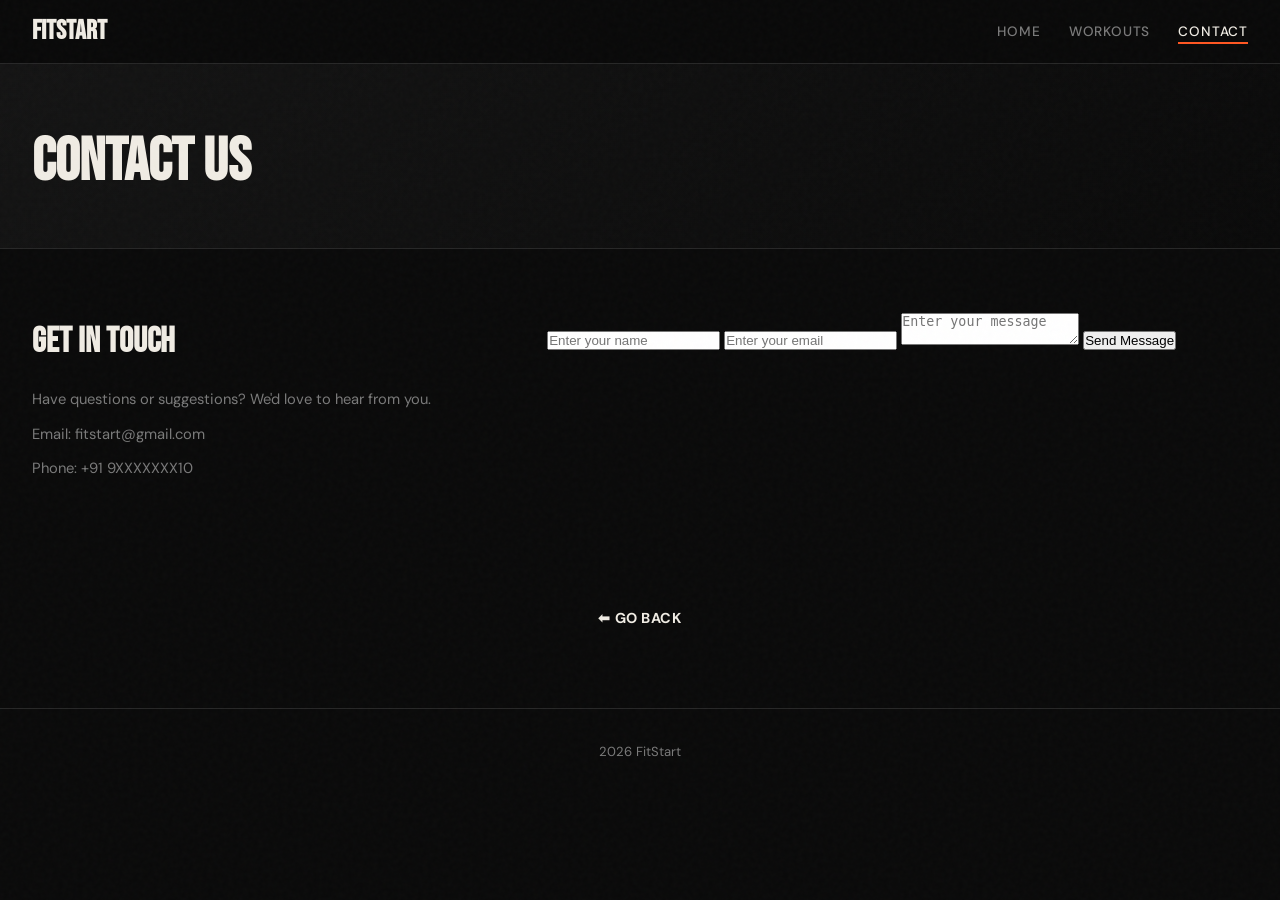
==== contact.html @ 1e058f72 "Add files via upload" ====
<!DOCTYPE html>
<html lang="en">
<head>
    <meta charset="UTF-8">
    <meta name="viewport" content="width=device-width, initial-scale=1.0">
    <title>Contact Us</title>
    <link rel="stylesheet" href="style.css">
</head>
<body>

<header>
    <nav class="navbar">
        <h1 class="logo">FitStart</h1>

        <ul class="nav-links">
            <li><a href="index.html">Home</a></li>
            <li><a href="workouts.html">Workouts</a></li>
            <li><a href="contact.html">Contact</a></li>
        </ul>
    </nav>
</header>

<section class="page-banner">
    <h1>Contact Us</h1>
</section>

<section class="section">

    <div class="contact-container">

        <div class="contact-info">
            <h2>Get In Touch</h2>

            <p>
                Have questions or suggestions? We'd love to hear from you.
            </p>

            <p>Email: fitstart@gmail.com</p>
            <p>Phone: +91 9XXXXXXX10</p>
        </div>

        <form id="contactForm">

            <input type="text" id="name" placeholder="Enter your name">

            <input type="email" id="email" placeholder="Enter your email">

            <textarea id="message" placeholder="Enter your message"></textarea>

            <button type="submit">Send Message</button>

            <p id="formMessage"></p>

        </form>

    </div>

</section>

<div style="text-align:center; margin-top:40px;">
    <a href="javascript:history.back()" class="btn">⬅ Go Back</a>
</div>

<footer>
    <p>2026 FitStart</p>
</footer>

<script src="script.js"></script>
</body>
</html>
---- style.css ----
@import url('https://fonts.googleapis.com/css2?family=Bebas+Neue&family=DM+Sans:ital,wght@0,300;0,400;0,500;0,700;1,400&display=swap');

:root {
  --bg:         #0a0a0a;
  --surface:    #141414;
  --surface2:   #1c1c1c;
  --surface3:   #242424;
  --border:     #272727;
  --accent:     #ff5722;
  --accent-dim: rgba(255,87,34,0.12);
  --accent2:    #ffb300;
  --text:       #f0ece4;
  --muted:      #7a7a7a;
  --green:      #4caf50;
  --blue:       #29b6f6;
  --radius:     12px;
  --radius-lg:  20px;
  --transition: 0.25s cubic-bezier(.4,0,.2,1);
  --font-display: 'Bebas Neue', sans-serif;
  --font-body:    'DM Sans', sans-serif;
  --max-w:      1200px;
}

*, *::before, *::after { box-sizing: border-box; margin: 0; padding: 0; }
html { scroll-behavior: smooth; }
body {
  background: var(--bg);
  color: var(--text);
  font-family: var(--font-body);
  font-size: 16px;
  line-height: 1.65;
  min-height: 100vh;
  overflow-x: hidden;
}
a { color: inherit; text-decoration: none; }
img { max-width: 100%; display: block; border-radius: var(--radius); }
ul { list-style: none; }

body::before {
  content: '';
  position: fixed;
  inset: 0;
  background-image: url("data:image/svg+xml,%3Csvg viewBox='0 0 200 200' xmlns='http://www.w3.org/2000/svg'%3E%3Cfilter id='n'%3E%3CfeTurbulence type='fractalNoise' baseFrequency='0.9' numOctaves='4' stitchTiles='stitch'/%3E%3C/filter%3E%3Crect width='100%25' height='100%25' filter='url(%23n)' opacity='1'/%3E%3C/svg%3E");
  opacity: 0.025;
  pointer-events: none;
  z-index: 9999;
}
.container { max-width: var(--max-w); margin: 0 auto; padding: 0 24px; }

.tag {
  display: inline-block;
  background: var(--accent);
  color: #fff;
  font-size: 0.7rem;
  font-weight: 700;
  letter-spacing: 0.12em;
  text-transform: uppercase;
  padding: 3px 10px;
  border-radius: 4px;
}
.tag.green  { background: var(--green); }
.tag.blue   { background: var(--blue); color: #0a0a0a; }
.tag.yellow { background: var(--accent2); color: #0a0a0a; }

.section-label {
  font-family: var(--font-display);
  font-size: 0.85rem;
  letter-spacing: 0.2em;
  color: var(--accent);
  text-transform: uppercase;
  margin-bottom: 8px;
  display: block;
}
.mt-32 { margin-top: 32px; }
.nav {
  position: sticky; top: 0; z-index: 100;
  background: rgba(10,10,10,0.93);
  backdrop-filter: blur(14px);
  border-bottom: 1px solid var(--border);
}
.nav__inner { display: flex; align-items: center; justify-content: space-between; height: 64px; }
.nav__logo { font-family: var(--font-display); font-size: 1.8rem; letter-spacing: 0.04em; color: var(--text); }
.nav__logo span { color: var(--accent); }
.nav__links { display: flex; gap: 32px; align-items: center; }
.nav__links a {
  font-size: 0.88rem; font-weight: 500; color: var(--muted);
  letter-spacing: 0.06em; text-transform: uppercase;
  transition: color var(--transition); position: relative;
}
.nav__links a::after {
  content: ''; position: absolute; left: 0; bottom: -4px;
  width: 0; height: 2px; background: var(--accent);
  transition: width var(--transition);
}
.nav__links a:hover, .nav__links a.active { color: var(--text); }
.nav__links a:hover::after, .nav__links a.active::after { width: 100%; }
.nav__burger {
  display: none; flex-direction: column; gap: 5px;
  cursor: pointer; background: none; border: none; padding: 4px;
}
.nav__burger span { width: 24px; height: 2px; background: var(--text); border-radius: 2px; transition: var(--transition); display: block; }
.nav__mobile {
  display: none; flex-direction: column; gap: 0;
  background: var(--surface); border-top: 1px solid var(--border); padding: 12px 0;
}
.nav__mobile a {
  padding: 12px 24px; font-size: 0.9rem; font-weight: 500; color: var(--muted);
  text-transform: uppercase; letter-spacing: 0.06em;
  transition: color var(--transition), background var(--transition);
}
.nav__mobile a:hover { color: var(--text); background: var(--surface2); }
.nav__mobile.open { display: flex; }
nav:not(.nav) {
  position: sticky; top: 0; z-index: 100;
  display: flex; align-items: center; justify-content: space-between;
  height: 64px; padding: 0 32px;
  background: rgba(10,10,10,0.93);
  backdrop-filter: blur(14px);
  border-bottom: 1px solid var(--border);
}
.nav-logo { font-family: var(--font-display); font-size: 1.7rem; letter-spacing: 0.04em; color: var(--text); }
.nav-logo span { color: var(--accent); }
.nav-links { display: flex; gap: 28px; align-items: center; }
.nav-links a {
  font-size: 0.85rem; font-weight: 500; color: var(--muted);
  letter-spacing: 0.06em; text-transform: uppercase;
  transition: color var(--transition); position: relative;
}
.nav-links a::after {
  content: ''; position: absolute; left: 0; bottom: -4px;
  width: 0; height: 2px; background: var(--accent);
  transition: width var(--transition);
}
.nav-links a:hover, .nav-links a.active { color: var(--text); }
.nav-links a:hover::after, .nav-links a.active::after { width: 100%; }
.nav-toggle { display: none; flex-direction: column; gap: 5px; cursor: pointer; background: none; border: none; padding: 4px; }
.bar { width: 22px; height: 2px; background: var(--text); border-radius: 2px; display: block; }

.back-btn {
  display: inline-flex; align-items: center; gap: 8px;
  margin: 20px 32px;
  padding: 9px 18px;
  background: var(--surface); border: 1px solid var(--border);
  border-radius: 8px; font-size: 0.85rem; font-weight: 500; color: var(--muted);
  transition: all var(--transition);
}
.back-btn svg { width: 16px; height: 16px; }
.back-btn:hover { background: var(--surface2); color: var(--text); border-color: var(--accent); }

.go-back {
  display: inline-flex; align-items: center; gap: 8px;
  margin: 28px 0 0; padding: 9px 18px;
  background: var(--surface2); border: 1px solid var(--border);
  border-radius: 8px; font-size: 0.85rem; font-weight: 500; color: var(--muted);
  cursor: pointer; transition: all var(--transition);
}
.go-back:hover { background: var(--surface); color: var(--text); border-color: var(--accent); }

.hero { min-height: 92vh; display: flex; align-items: center; position: relative; overflow: hidden; }
.hero::before {
  content: ''; position: absolute; inset: 0;
  background: radial-gradient(ellipse 60% 70% at 70% 50%, rgba(255,87,34,0.13) 0%, transparent 70%);
  pointer-events: none;
}
.hero__grid {
  display: grid; grid-template-columns: 1fr 1fr;
  align-items: center; gap: 60px; width: 100%; padding: 80px 0;
}
.hero__eyebrow {
  display: inline-flex; align-items: center; gap: 8px;
  background: rgba(255,87,34,0.1); border: 1px solid rgba(255,87,34,0.25);
  border-radius: 99px; padding: 5px 14px;
  font-size: 0.8rem; font-weight: 600; color: var(--accent);
  text-transform: uppercase; letter-spacing: 0.08em; margin-bottom: 24px;
}
.hero__eyebrow span { width: 6px; height: 6px; border-radius: 50%; background: var(--accent); animation: pulse 1.5s infinite; }
@keyframes pulse { 0%,100% { opacity:1; transform:scale(1); } 50% { opacity:0.4; transform:scale(1.5); } }
.hero h1 { font-family: var(--font-display); font-size: clamp(3.5rem,7vw,6.5rem); line-height: 0.95; letter-spacing: 0.01em; margin-bottom: 24px; }
.hero h1 .accent { color: var(--accent); display: block; }
.hero p { font-size: 1.1rem; color: var(--muted); max-width: 440px; margin-bottom: 36px; }
.hero__ctas { display: flex; gap: 14px; flex-wrap: wrap; }
.hero__visual { display: flex; flex-direction: column; gap: 14px; }
.hero__stat-card {
  background: var(--surface); border: 1px solid var(--border);
  border-radius: var(--radius-lg); padding: 20px 24px;
  animation: floatUp 3s ease-in-out infinite;
}
.hero__stat-card:nth-child(2) { animation-delay: 1s; margin-left: 32px; }
.hero__stat-card:nth-child(3) { animation-delay: 2s; }
@keyframes floatUp { 0%,100% { transform:translateY(0); } 50% { transform:translateY(-8px); } }
.hero__stat-card .label { font-size: 0.78rem; color: var(--muted); text-transform: uppercase; letter-spacing: 0.1em; margin-bottom: 4px; }
.hero__stat-card .value { font-family: var(--font-display); font-size: 2.2rem; color: var(--accent); line-height: 1; }
.hero__stat-card .sub { font-size: 0.82rem; color: var(--muted); margin-top: 2px; }

.page-hero {
  padding: 56px 32px 40px;
  border-bottom: 1px solid var(--border);
  margin-bottom: 0;
  background: linear-gradient(135deg, var(--surface) 0%, var(--bg) 100%);
}
.page-hero h1 {
  font-family: var(--font-display);
  font-size: clamp(2.6rem,6vw,4.5rem);
  letter-spacing: 0.02em; line-height: 1;
  margin-bottom: 14px;
}
.page-hero p { font-size: 1rem; color: var(--muted); max-width: 580px; }

.features-strip { border-top: 1px solid var(--border); border-bottom: 1px solid var(--border); padding: 18px 0; }
.features-strip__inner { display: flex; gap: 40px; align-items: center; flex-wrap: wrap; }
.feature-item { display: flex; align-items: center; gap: 10px; font-size: 0.87rem; font-weight: 500; color: var(--muted); }

.section { padding: 64px 32px; }
.section-alt { background: var(--surface); border-top: 1px solid var(--border); border-bottom: 1px solid var(--border); }

.section-heading { text-align: center; margin-bottom: 48px; }
.section-heading h2 { font-family: var(--font-display); font-size: clamp(2rem,4vw,3rem); line-height: 1.05; margin-top: 8px; }
.section-heading h2 span { color: var(--accent); }
.section-heading p { color: var(--muted); font-size: 0.97rem; max-width: 520px; margin: 12px auto 0; }

.section-title { font-family: var(--font-display); font-size: clamp(1.8rem,3vw,2.6rem); margin-bottom: 10px; }
.section-sub { color: var(--muted); font-size: 0.95rem; margin-bottom: 32px; max-width: 640px; }

.grid-2 { display: grid; grid-template-columns: 1fr 1fr; gap: 20px; }
.grid-3 { display: grid; grid-template-columns: repeat(3,1fr); gap: 20px; }
.grid-4 { display: grid; grid-template-columns: repeat(4,1fr); gap: 18px; }

.btn {
  display: inline-flex; align-items: center; gap: 8px;
  padding: 13px 28px; border-radius: var(--radius);
  font-family: var(--font-body); font-size: 0.9rem; font-weight: 700;
  letter-spacing: 0.04em; text-transform: uppercase;
  cursor: pointer; border: none; transition: all var(--transition);
}
.btn-primary { background: var(--accent); color: #fff; }
.btn-primary:hover { background: #e64a19; transform: translateY(-2px); box-shadow: 0 8px 24px rgba(255,87,34,0.4); }
.btn-outline { background: transparent; color: var(--text); border: 1.5px solid var(--border); }
.btn-outline:hover { border-color: var(--accent); color: var(--accent); }
.btn-ghost { background: transparent; color: var(--muted); border: 1px solid var(--border); }
.btn-ghost:hover { color: var(--text); border-color: var(--border); }
.btn-primary-sm {
  display: inline-block; padding: 10px 22px;
  background: var(--accent); color: #fff;
  border-radius: 8px; font-size: 0.85rem; font-weight: 700;
  letter-spacing: 0.04em; text-transform: uppercase;
  transition: all var(--transition);
}
.btn-primary-sm:hover { background: #e64a19; transform: translateY(-2px); }

.card {
  background: var(--surface); border: 1px solid var(--border);
  border-radius: var(--radius-lg); padding: 24px;
  transition: all var(--transition);
}
.card:hover { border-color: var(--accent); transform: translateY(-4px); box-shadow: 0 12px 32px rgba(0,0,0,0.5); }
.card__icon { font-size: 2rem; margin-bottom: 12px; display: block; }
.card h3 { font-family: var(--font-display); font-size: 1.3rem; margin-bottom: 8px; }
.card p { color: var(--muted); font-size: 0.88rem; line-height: 1.6; }

.card-grid { display: grid; grid-template-columns: repeat(3,1fr); gap: 18px; }
.card-icon { font-size: 2rem; margin-bottom: 12px; }
.card-title { font-family: var(--font-display); font-size: 1.25rem; margin-bottom: 8px; }
.card-body { color: var(--muted); font-size: 0.88rem; line-height: 1.6; }

.plan-card {
  background: var(--surface); border: 1px solid var(--border);
  border-radius: var(--radius-lg); overflow: hidden;
  transition: all var(--transition); display: block;
}
.plan-card:hover { border-color: var(--accent); transform: translateY(-4px); }
.plan-card__header { padding: 20px 24px 16px; border-bottom: 1px solid var(--border); display: flex; align-items: center; gap: 14px; }
.plan-card__icon { width: 44px; height: 44px; border-radius: 10px; background: var(--accent-dim); display: flex; align-items: center; justify-content: center; font-size: 1.3rem; flex-shrink: 0; }
.plan-card__title { font-family: var(--font-display); font-size: 1.3rem; letter-spacing: 0.03em; }
.plan-card__sub { font-size: 0.8rem; color: var(--muted); }
.plan-card__body { padding: 20px 24px; }
.plan-card__body li { display: flex; align-items: flex-start; gap: 10px; padding: 8px 0; border-bottom: 1px solid var(--border); font-size: 0.9rem; }
.plan-card__body li:last-child { border-bottom: none; }
.plan-card__body li::before { content: '▸'; color: var(--accent); flex-shrink: 0; margin-top: 1px; }

.week-grid { display: grid; grid-template-columns: repeat(7,1fr); gap: 10px; }
.day-card {
  background: var(--surface); border: 1px solid var(--border);
  border-radius: var(--radius); padding: 16px 10px; text-align: center;
  transition: all var(--transition);
}
.day-card:hover { border-color: var(--accent); transform: translateY(-3px); }
.day-card.rest { opacity: 0.55; }
.day-card__day { font-family: var(--font-display); font-size: 0.95rem; letter-spacing: 0.1em; color: var(--accent); margin-bottom: 8px; }
.day-card__emoji { font-size: 1.6rem; margin-bottom: 6px; }
.day-card__label { font-size: 0.76rem; color: var(--muted); font-weight: 500; line-height: 1.3; }

.exercise-list { display: flex; flex-direction: column; gap: 12px; }
.exercise-item {
  display: flex; align-items: flex-start; gap: 18px;
  background: var(--surface); border: 1px solid var(--border);
  border-radius: var(--radius); padding: 18px 20px;
  transition: all var(--transition);
}
.exercise-item:hover { border-color: var(--accent); background: var(--surface2); }
.ex-num {
  font-family: var(--font-display); font-size: 1.6rem; color: var(--accent);
  min-width: 40px; line-height: 1; padding-top: 2px;
}
.ex-info { flex: 1; }
.ex-info h4 { font-size: 1rem; font-weight: 700; margin-bottom: 4px; }
.ex-info p { font-size: 0.87rem; color: var(--muted); line-height: 1.5; }
.ex-badge {
  display: inline-block; padding: 4px 12px; border-radius: 20px;
  font-size: 0.78rem; font-weight: 700; white-space: nowrap;
  flex-shrink: 0; margin-top: 2px;
}
.badge-beginner    { background: rgba(76,175,80,0.15);  color: var(--green); }
.badge-intermediate{ background: rgba(255,179,0,0.15);  color: var(--accent2); }
.badge-advanced    { background: rgba(255,87,34,0.15);  color: var(--accent); }

.week-table { width: 100%; border-collapse: collapse; }
.week-table thead tr { background: var(--surface2); }
.week-table th { padding: 14px 18px; text-align: left; font-size: 0.78rem; font-weight: 700; text-transform: uppercase; letter-spacing: 0.1em; color: var(--muted); }
.week-table td { padding: 14px 18px; font-size: 0.9rem; border-top: 1px solid var(--border); }
.week-table tbody tr { transition: background var(--transition); }
.week-table tbody tr:hover { background: var(--surface2); }
.day-col { font-family: var(--font-display); font-size: 1rem; letter-spacing: 0.05em; color: var(--accent); }
.rest-row td { color: var(--muted); }

.feature-grid { display: grid; grid-template-columns: repeat(3,1fr); gap: 20px; }
.feature-card {
  background: var(--surface); border: 1px solid var(--border);
  border-radius: var(--radius-lg); padding: 28px 24px;
  display: flex; flex-direction: column; gap: 12px;
  transition: all var(--transition);
}
.feature-card:hover { border-color: var(--accent); transform: translateY(-4px); box-shadow: 0 16px 40px rgba(0,0,0,0.5); }
.feature-card .emoji { font-size: 2.4rem; }
.feature-card h3 { font-family: var(--font-display); font-size: 1.6rem; letter-spacing: 0.03em; }
.feature-card p { color: var(--muted); font-size: 0.9rem; flex: 1; }

.tips-grid { display: grid; grid-template-columns: repeat(2,1fr); gap: 16px; }
.tip-card {
  background: var(--surface2); border: 1px solid var(--border);
  border-radius: var(--radius); padding: 20px;
  transition: border-color var(--transition);
}
.tip-card:hover { border-color: var(--accent2); }
.tip-card h4 { font-size: 0.95rem; font-weight: 700; margin-bottom: 8px; }
.tip-card p { font-size: 0.87rem; color: var(--muted); line-height: 1.55; }

.yoga-grid { display: grid; grid-template-columns: repeat(3,1fr); gap: 20px; }
.yoga-card {
  background: var(--surface); border: 1px solid var(--border);
  border-radius: var(--radius-lg); padding: 24px;
  transition: all var(--transition);
}
.yoga-card:hover { border-color: var(--blue); transform: translateY(-4px); box-shadow: 0 12px 32px rgba(0,0,0,0.4); }
.yoga-card__emoji { font-size: 2.8rem; margin-bottom: 12px; display: block; }
.yoga-card h3 { font-family: var(--font-display); font-size: 1.3rem; margin-bottom: 4px; }
.yoga-card__sanskrit { font-size: 0.78rem; color: var(--blue); text-transform: uppercase; letter-spacing: 0.1em; margin-bottom: 10px; display: block; }
.yoga-card p { color: var(--muted); font-size: 0.88rem; line-height: 1.55; margin-bottom: 12px; }
.yoga-card__meta { display: flex; gap: 8px; flex-wrap: wrap; }

.diet-card {
  background: var(--surface); border: 1px solid var(--border);
  border-radius: var(--radius-lg); padding: 22px;
  transition: all var(--transition);
}
.diet-card:hover { border-color: var(--green); transform: translateY(-3px); }
.diet-card__icon { font-size: 2rem; margin-bottom: 10px; display: block; }
.diet-card h4 { font-family: var(--font-display); font-size: 1.15rem; margin-bottom: 6px; }
.diet-card p { color: var(--muted); font-size: 0.87rem; }

.stat-bar-wrap { margin: 6px 0 14px; }
.stat-bar-label { display: flex; justify-content: space-between; font-size: 0.82rem; color: var(--muted); margin-bottom: 5px; }
.stat-bar { height: 6px; background: var(--surface2); border-radius: 99px; overflow: hidden; }
.stat-bar__fill { height: 100%; border-radius: 99px; background: var(--accent); transition: width 1s ease; }
.stat-bar__fill.green { background: var(--green); }
.stat-bar__fill.blue  { background: var(--blue); }

.bmi-section {
  background: var(--surface); border: 1px solid var(--border);
  border-radius: var(--radius-lg); padding: 36px; max-width: 540px;
}
.bmi-section h2 { font-family: var(--font-display); font-size: 2rem; letter-spacing: 0.03em; margin-bottom: 6px; }
.bmi-section p { color: var(--muted); font-size: 0.92rem; margin-bottom: 28px; }
.form-row { margin-bottom: 18px; }
.form-row label { display: block; font-size: 0.82rem; font-weight: 600; text-transform: uppercase; letter-spacing: 0.08em; color: var(--muted); margin-bottom: 7px; }
.form-row input, .form-row select, .form-row textarea {
  width: 100%; background: var(--surface2); border: 1.5px solid var(--border);
  border-radius: 8px; color: var(--text); font-family: var(--font-body);
  font-size: 1rem; padding: 12px 14px; outline: none;
  transition: border-color var(--transition);
}
.form-row input:focus, .form-row select:focus, .form-row textarea:focus { border-color: var(--accent); }
.form-row textarea { resize: vertical; min-height: 120px; }
.form-row select option { background: var(--surface2); }
.bmi-result { margin-top: 24px; padding: 20px; background: var(--surface2); border-radius: var(--radius); border-left: 4px solid var(--accent); display: none; }
.bmi-result.visible { display: block; }
.bmi-result__value { font-family: var(--font-display); font-size: 3rem; color: var(--accent); line-height: 1; }
.bmi-result__category { font-size: 0.9rem; color: var(--muted); margin-top: 4px; }
.bmi-result__tip { font-size: 0.88rem; margin-top: 12px; color: var(--text); }

.contact-container {
  display: grid; grid-template-columns: 1fr 1.5fr; gap: 48px;
  align-items: start;
}
.contact-info h2 { font-family: var(--font-display); font-size: 2.2rem; margin-bottom: 16px; }
.contact-info p { color: var(--muted); font-size: 0.92rem; margin-bottom: 10px; }
.contact-info .info-item {
  display: flex; align-items: center; gap: 12px;
  background: var(--surface); border: 1px solid var(--border);
  border-radius: var(--radius); padding: 14px 18px; margin-top: 16px;
}
.contact-info .info-item span { font-size: 1.3rem; }
.contact-info .info-item p { margin: 0; font-size: 0.9rem; color: var(--text); }
.contact-form-wrap {
  background: var(--surface); border: 1px solid var(--border);
  border-radius: var(--radius-lg); padding: 32px;
}
.form-error { color: #f44336; font-size: 0.8rem; margin-top: 4px; display: none; }
.form-success { background: rgba(76,175,80,0.12); border: 1px solid var(--green); border-radius: var(--radius); padding: 16px 20px; color: var(--green); font-size: 0.92rem; margin-top: 20px; display: none; }
.form-success.visible { display: block; }

.accordion__item { border: 1px solid var(--border); border-radius: var(--radius); margin-bottom: 8px; overflow: hidden; transition: border-color var(--transition); }
.accordion__item.open { border-color: var(--accent); }
.accordion__header { width: 100%; background: var(--surface); border: none; color: var(--text); font-family: var(--font-body); font-size: 0.95rem; font-weight: 600; padding: 16px 20px; text-align: left; cursor: pointer; display: flex; justify-content: space-between; align-items: center; transition: background var(--transition); }
.accordion__header:hover { background: var(--surface2); }
.accordion__chevron { transition: transform var(--transition); color: var(--accent); font-size: 1.1rem; }
.accordion__item.open .accordion__chevron { transform: rotate(180deg); }
.accordion__body { display: none; background: var(--surface2); }
.accordion__item.open .accordion__body { display: block; padding: 16px 20px; }
.accordion__body p, .accordion__body li { font-size: 0.9rem; color: var(--muted); line-height: 1.7; }
.accordion__body li { padding: 3px 0 3px 14px; position: relative; }
.accordion__body li::before { content:'▸'; position:absolute; left:0; color:var(--accent); }

.footer { border-top: 1px solid var(--border); padding: 36px 0; margin-top: 80px; }
.footer__inner { display: flex; justify-content: space-between; align-items: center; gap: 24px; flex-wrap: wrap; }
.footer__logo { font-family: var(--font-display); font-size: 1.4rem; }
.footer__logo span { color: var(--accent); }
.footer__links { display: flex; gap: 24px; }
.footer__links a { font-size: 0.85rem; color: var(--muted); transition: color var(--transition); }
.footer__links a:hover { color: var(--accent); }
.footer__copy { font-size: 0.8rem; color: var(--muted); }

footer:not(.footer) {
  border-top: 1px solid var(--border);
  padding: 32px;
  margin-top: 64px;
  display: flex;
  flex-direction: column;
  align-items: center;
  gap: 14px;
}
.footer-logo { font-family: var(--font-display); font-size: 1.4rem; }
.footer-logo span { color: var(--accent); }
footer:not(.footer) p { font-size: 0.82rem; color: var(--muted); }
.footer-links { display: flex; gap: 24px; }
.footer-links a { font-size: 0.85rem; color: var(--muted); transition: color var(--transition); }
.footer-links a:hover { color: var(--accent); }

header .navbar {
  display: flex; align-items: center; justify-content: space-between;
  padding: 0 32px; height: 64px;
  background: rgba(10,10,10,0.93); backdrop-filter: blur(14px);
  border-bottom: 1px solid var(--border);
  position: sticky; top: 0; z-index: 100;
}
.logo { font-family: var(--font-display); font-size: 1.7rem; color: var(--text); }
.page-banner {
  padding: 48px 32px 36px;
  background: linear-gradient(135deg, var(--surface) 0%, var(--bg) 100%);
  border-bottom: 1px solid var(--border);
}
.page-banner h1 { font-family: var(--font-display); font-size: clamp(2.2rem,5vw,3.8rem); }

.page-banner-inner {
  padding: 56px 32px 40px;
  background: linear-gradient(135deg, var(--surface) 0%, var(--bg) 100%);
  border-bottom: 1px solid var(--border);
}
.page-banner-inner h1 {
  font-family: var(--font-display);
  font-size: clamp(2.6rem,6vw,4.5rem);
  letter-spacing: 0.02em; line-height: 1; margin-bottom: 14px;
}
.page-banner-inner p { font-size: 1rem; color: var(--muted); max-width: 580px; }

.highlight-box {
  background: var(--accent-dim); border: 1px solid rgba(255,87,34,0.3);
  border-radius: var(--radius); padding: 20px 24px; margin-top: 24px;
}
.highlight-box p { color: var(--text); font-size: 0.92rem; }

@media (max-width: 1024px) {
  .grid-4 { grid-template-columns: repeat(2,1fr); }
  .week-grid { grid-template-columns: repeat(4,1fr); }
  .card-grid { grid-template-columns: repeat(2,1fr); }
  .yoga-grid { grid-template-columns: repeat(2,1fr); }
  .feature-grid { grid-template-columns: repeat(2,1fr); }
}
@media (max-width: 768px) {
  .nav__links { display: none; }
  .nav__burger { display: flex; }
  .nav-links { display: none; }
  .nav-toggle { display: flex; }
  nav:not(.nav) { padding: 0 20px; }
  .hero__grid { grid-template-columns: 1fr; gap: 40px; }
  .hero__visual { display: none; }
  .grid-3 { grid-template-columns: 1fr; }
  .grid-2 { grid-template-columns: 1fr; }
  .grid-4 { grid-template-columns: 1fr; }
  .week-grid { grid-template-columns: repeat(2,1fr); }
  .card-grid { grid-template-columns: 1fr; }
  .yoga-grid { grid-template-columns: 1fr; }
  .feature-grid { grid-template-columns: 1fr; }
  .tips-grid { grid-template-columns: 1fr; }
  .contact-container { grid-template-columns: 1fr; }
  .bmi-section { padding: 24px; }
  .footer__inner { flex-direction: column; text-align: center; }
  .footer__links { flex-wrap: wrap; justify-content: center; }
  .section { padding: 48px 20px; }
  .page-hero { padding: 40px 20px 28px; }
  .back-btn { margin: 16px 20px; }
}
@media (max-width: 480px) {
  .hero h1 { font-size: 3rem; }
  .week-grid { grid-template-columns: 1fr 1fr; }
  .week-table { font-size: 0.82rem; }
  .week-table th, .week-table td { padding: 10px 10px; }
}
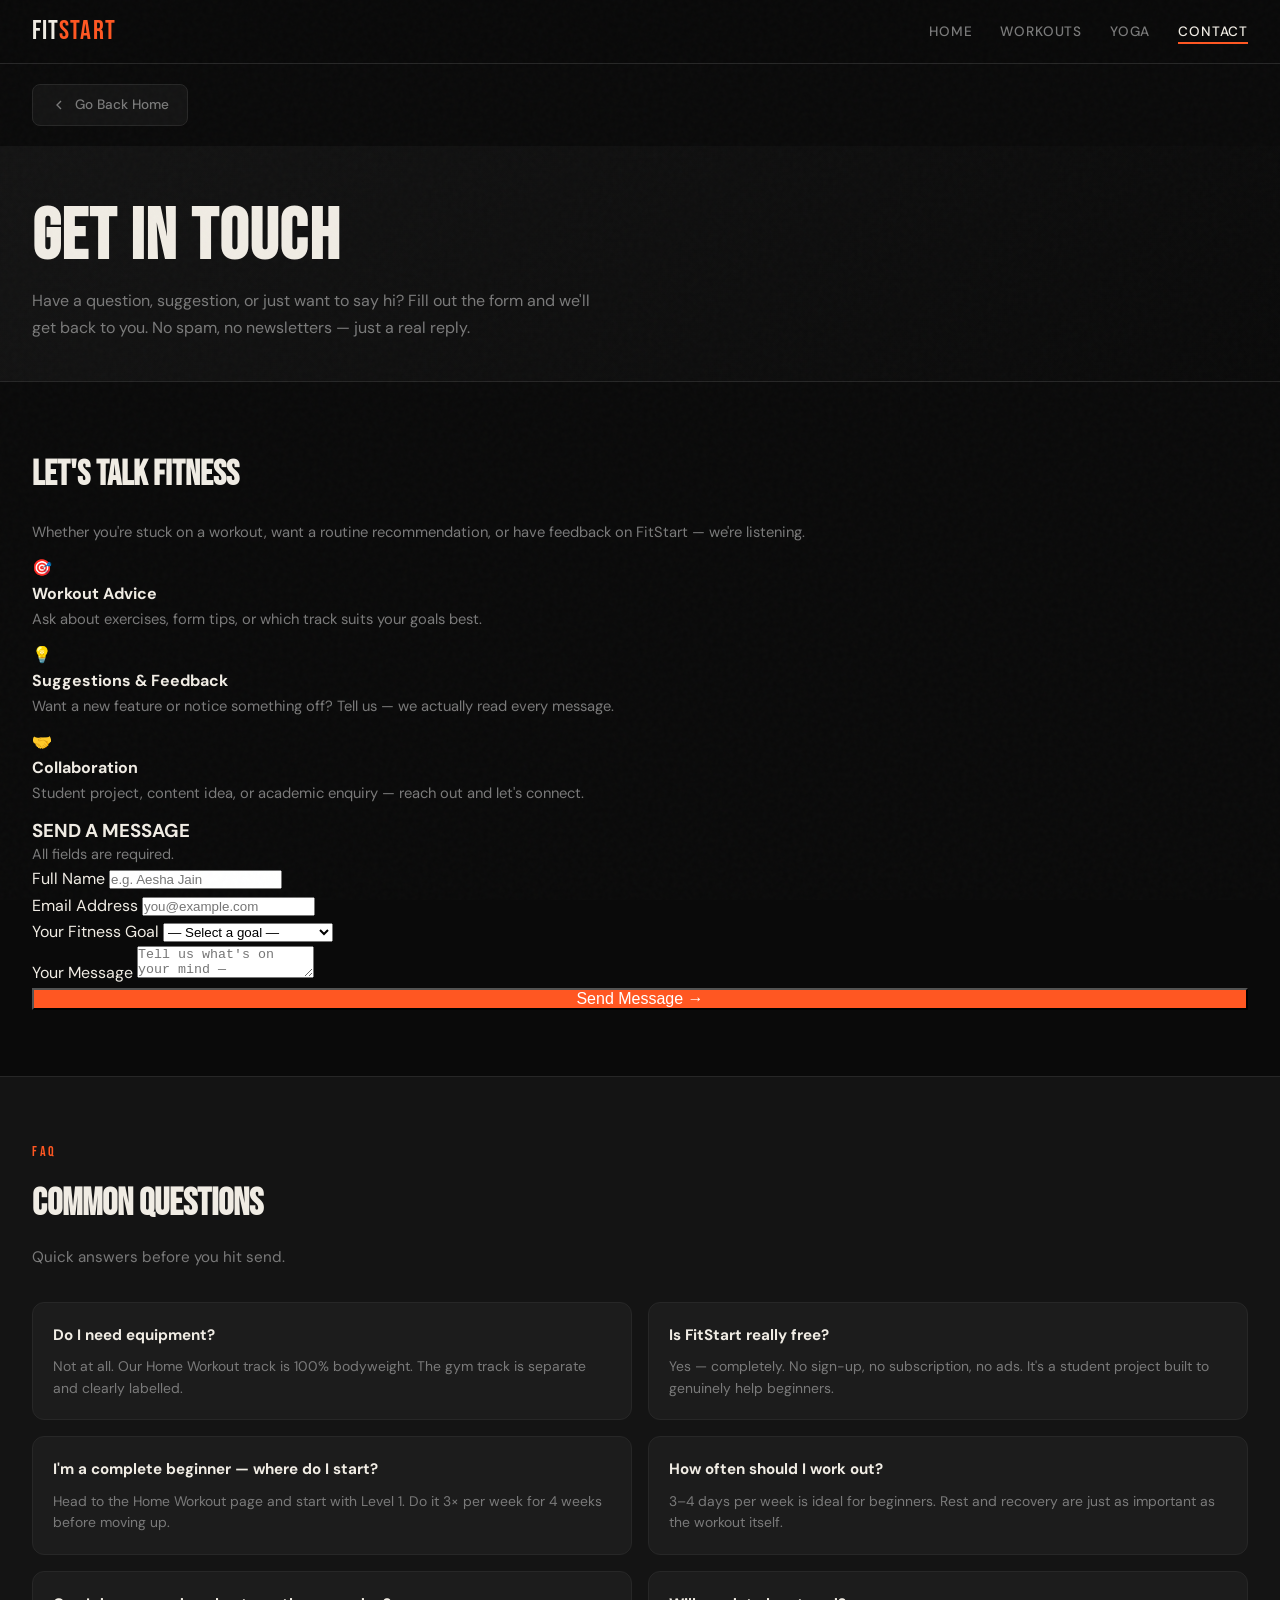
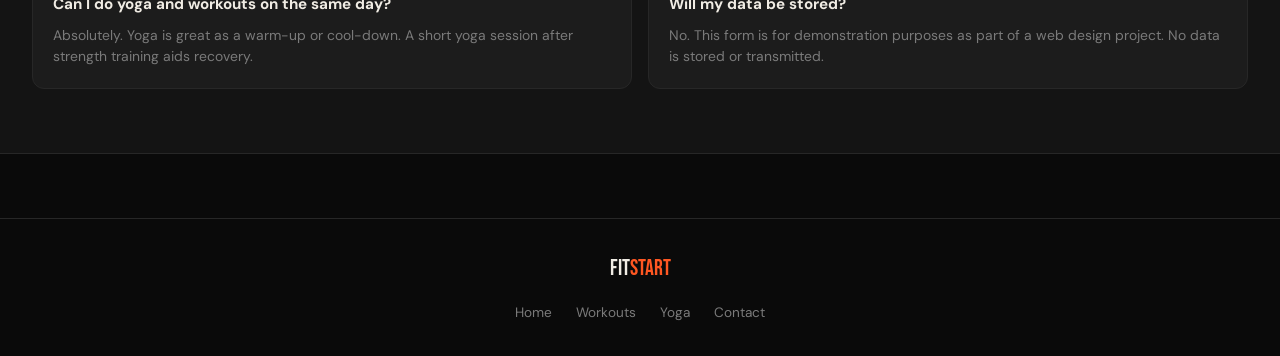
==== commit 304388f4: "Update contact.html" ====
--- a/contact.html
+++ b/contact.html
@@ -1,70 +1,183 @@
 <!DOCTYPE html>
 <html lang="en">
+
 <head>
-    <meta charset="UTF-8">
-    <meta name="viewport" content="width=device-width, initial-scale=1.0">
-    <title>Contact Us</title>
-    <link rel="stylesheet" href="style.css">
+    <meta charset="UTF-8" />
+    <meta name="viewport" content="width=device-width, initial-scale=1.0" />
+    <title>Contact — FitStart</title>
+    <link rel="stylesheet" href="style.css" />
 </head>
+
 <body>
 
-<header>
-    <nav class="navbar">
-        <h1 class="logo">FitStart</h1>
-
+    <nav>
+        <a href="index.html" class="nav-logo">Fit<span>Start</span></a>
         <ul class="nav-links">
             <li><a href="index.html">Home</a></li>
             <li><a href="workouts.html">Workouts</a></li>
-            <li><a href="contact.html">Contact</a></li>
+            <li><a href="yoga.html">Yoga</a></li>
+            <li><a href="contact.html" class="active">Contact</a></li>
         </ul>
+        <button class="nav-toggle" aria-label="Toggle navigation">
+            <span class="bar"></span><span class="bar"></span><span class="bar"></span>
+        </button>
     </nav>
-</header>
 
-<section class="page-banner">
-    <h1>Contact Us</h1>
-</section>
+    <a href="index.html" class="back-btn">
+        <svg viewBox="0 0 24 24" fill="none" stroke="currentColor" stroke-width="2">
+            <polyline points="15 18 9 12 15 6" />
+        </svg>
+        Go Back Home
+    </a>
 
-<section class="section">
+    <section class="page-hero">
+        <h1> GET IN TOUCH</h1>
+        <p>Have a question, suggestion, or just want to say hi? Fill out the form and we'll get back to you. No spam, no
+            newsletters — just a real reply.</p>
+    </section>
 
-    <div class="contact-container">
+    <section class="section">
+        <div class="contact-wrap">
 
-        <div class="contact-info">
-            <h2>Get In Touch</h2>
+            <div class="contact-info">
+                <h2>LET'S TALK FITNESS</h2>
+                <p>Whether you're stuck on a workout, want a routine recommendation, or have feedback on FitStart —
+                    we're listening.</p>
 
-            <p>
-                Have questions or suggestions? We'd love to hear from you.
-            </p>
+                <div class="contact-card">
+                    <span class="icon">🎯</span>
+                    <div>
+                        <h4>Workout Advice</h4>
+                        <p>Ask about exercises, form tips, or which track suits your goals best.</p>
+                    </div>
+                </div>
+                <div class="contact-card">
+                    <span class="icon">💡</span>
+                    <div>
+                        <h4>Suggestions & Feedback</h4>
+                        <p>Want a new feature or notice something off? Tell us — we actually read every message.</p>
+                    </div>
+                </div>
+                <div class="contact-card">
+                    <span class="icon">🤝</span>
+                    <div>
+                        <h4>Collaboration</h4>
+                        <p>Student project, content idea, or academic enquiry — reach out and let's connect.</p>
+                    </div>
+                </div>
 
-            <p>Email: fitstart@gmail.com</p>
-            <p>Phone: +91 9XXXXXXX10</p>
+
+            </div>
+
+            <div>
+                <form class="contact-form" id="contactForm" onsubmit="validateContact(event)" novalidate>
+                    <h3>SEND A MESSAGE</h3>
+                    <p style="color:var(--muted);font-size:.9rem;margin-top:-4px;">All fields are required.</p>
+
+                    <div class="field-row">
+                        <div class="form-group">
+                            <label for="cName">Full Name</label>
+                            <input type="text" id="cName" placeholder="e.g. Aesha Jain" autocomplete="name" />
+                            <span class="error-msg" id="errName"></span>
+                        </div>
+                        <div class="form-group">
+                            <label for="cEmail">Email Address</label>
+                            <input type="email" id="cEmail" placeholder="you@example.com" autocomplete="email" />
+                            <span class="error-msg" id="errEmail"></span>
+                        </div>
+                    </div>
+
+                    <div class="form-group">
+                        <label for="cGoal">Your Fitness Goal</label>
+                        <select id="cGoal">
+                            <option value="">— Select a goal —</option>
+                            <option value="lose-weight">Lose Weight</option>
+                            <option value="build-muscle">Build Muscle</option>
+                            <option value="improve-fitness">Improve General Fitness</option>
+                            <option value="flexibility">Improve Flexibility / Yoga</option>
+                            <option value="just-start">Just Getting Started</option>
+                            <option value="other">Other / Just a Question</option>
+                        </select>
+                        <span class="error-msg" id="errGoal"></span>
+                    </div>
+
+                    <div class="form-group">
+                        <label for="cMessage">Your Message</label>
+                        <textarea id="cMessage"
+                            placeholder="Tell us what's on your mind — questions, feedback, anything..."></textarea>
+                        <span class="error-msg" id="errMessage"></span>
+                    </div>
+
+                    <button type="submit" class="btn-primary" style="width:100%;justify-content:center;font-size:1rem;">
+                        Send Message →
+                    </button>
+                </form>
+
+                <div class="form-success" id="formSuccess">
+                    <div style="font-size:2.5rem;margin-bottom:12px;">🎉</div>
+                    <strong>Message sent!</strong>
+                    <p
+                        style="font-size:.9rem;color:var(--muted);margin-top:8px;font-family:var(--font-body);font-weight:400;letter-spacing:0;">
+                        Thanks for reaching out. We'll get back to you soon. In the meantime, go crush a workout!
+                    </p>
+                    <a href="workouts.html" class="btn-primary" style="display:inline-flex;margin-top:20px;">Browse
+                        Workouts →</a>
+                </div>
+            </div>
+
         </div>
+    </section>
 
-        <form id="contactForm">
+    <section class="section section-alt">
+        <p class="section-label">FAQ</p>
+        <h2 class="section-title">Common Questions</h2>
+        <p class="section-sub">Quick answers before you hit send.</p>
 
-            <input type="text" id="name" placeholder="Enter your name">
+        <div class="tips-grid">
+            <div class="tip-card">
+                <h4>Do I need equipment?</h4>
+                <p>Not at all. Our Home Workout track is 100% bodyweight. The gym track is separate and clearly
+                    labelled.</p>
+            </div>
+            <div class="tip-card">
+                <h4>Is FitStart really free?</h4>
+                <p>Yes — completely. No sign-up, no subscription, no ads. It's a student project built to genuinely help
+                    beginners.</p>
+            </div>
+            <div class="tip-card">
+                <h4>I'm a complete beginner — where do I start?</h4>
+                <p>Head to the Home Workout page and start with Level 1. Do it 3× per week for 4 weeks before moving up.
+                </p>
+            </div>
+            <div class="tip-card">
+                <h4>How often should I work out?</h4>
+                <p>3–4 days per week is ideal for beginners. Rest and recovery are just as important as the workout
+                    itself.</p>
+            </div>
+            <div class="tip-card">
+                <h4>Can I do yoga and workouts on the same day?</h4>
+                <p>Absolutely. Yoga is great as a warm-up or cool-down. A short yoga session after strength training
+                    aids recovery.</p>
+            </div>
+            <div class="tip-card">
+                <h4>Will my data be stored?</h4>
+                <p>No. This form is for demonstration purposes as part of a web design project. No data is stored or
+                    transmitted.</p>
+            </div>
+        </div>
+    </section>
 
-            <input type="email" id="email" placeholder="Enter your email">
+    <footer>
+        <div class="footer-logo">Fit<span>Start</span></div>
+        <div class="footer-links">
+            <a href="index.html">Home</a>
+            <a href="workouts.html">Workouts</a>
+            <a href="yoga.html">Yoga</a>
+            <a href="contact.html">Contact</a>
+        </div>
+    </footer>
 
-            <textarea id="message" placeholder="Enter your message"></textarea>
+    <script src="script.js"></script>
+</body>
 
-            <button type="submit">Send Message</button>
-
-            <p id="formMessage"></p>
-
-        </form>
-
-    </div>
-
-</section>
-
-<div style="text-align:center; margin-top:40px;">
-    <a href="javascript:history.back()" class="btn">⬅ Go Back</a>
-</div>
-
-<footer>
-    <p>2026 FitStart</p>
-</footer>
-
-<script src="script.js"></script>
-</body>
 </html>
